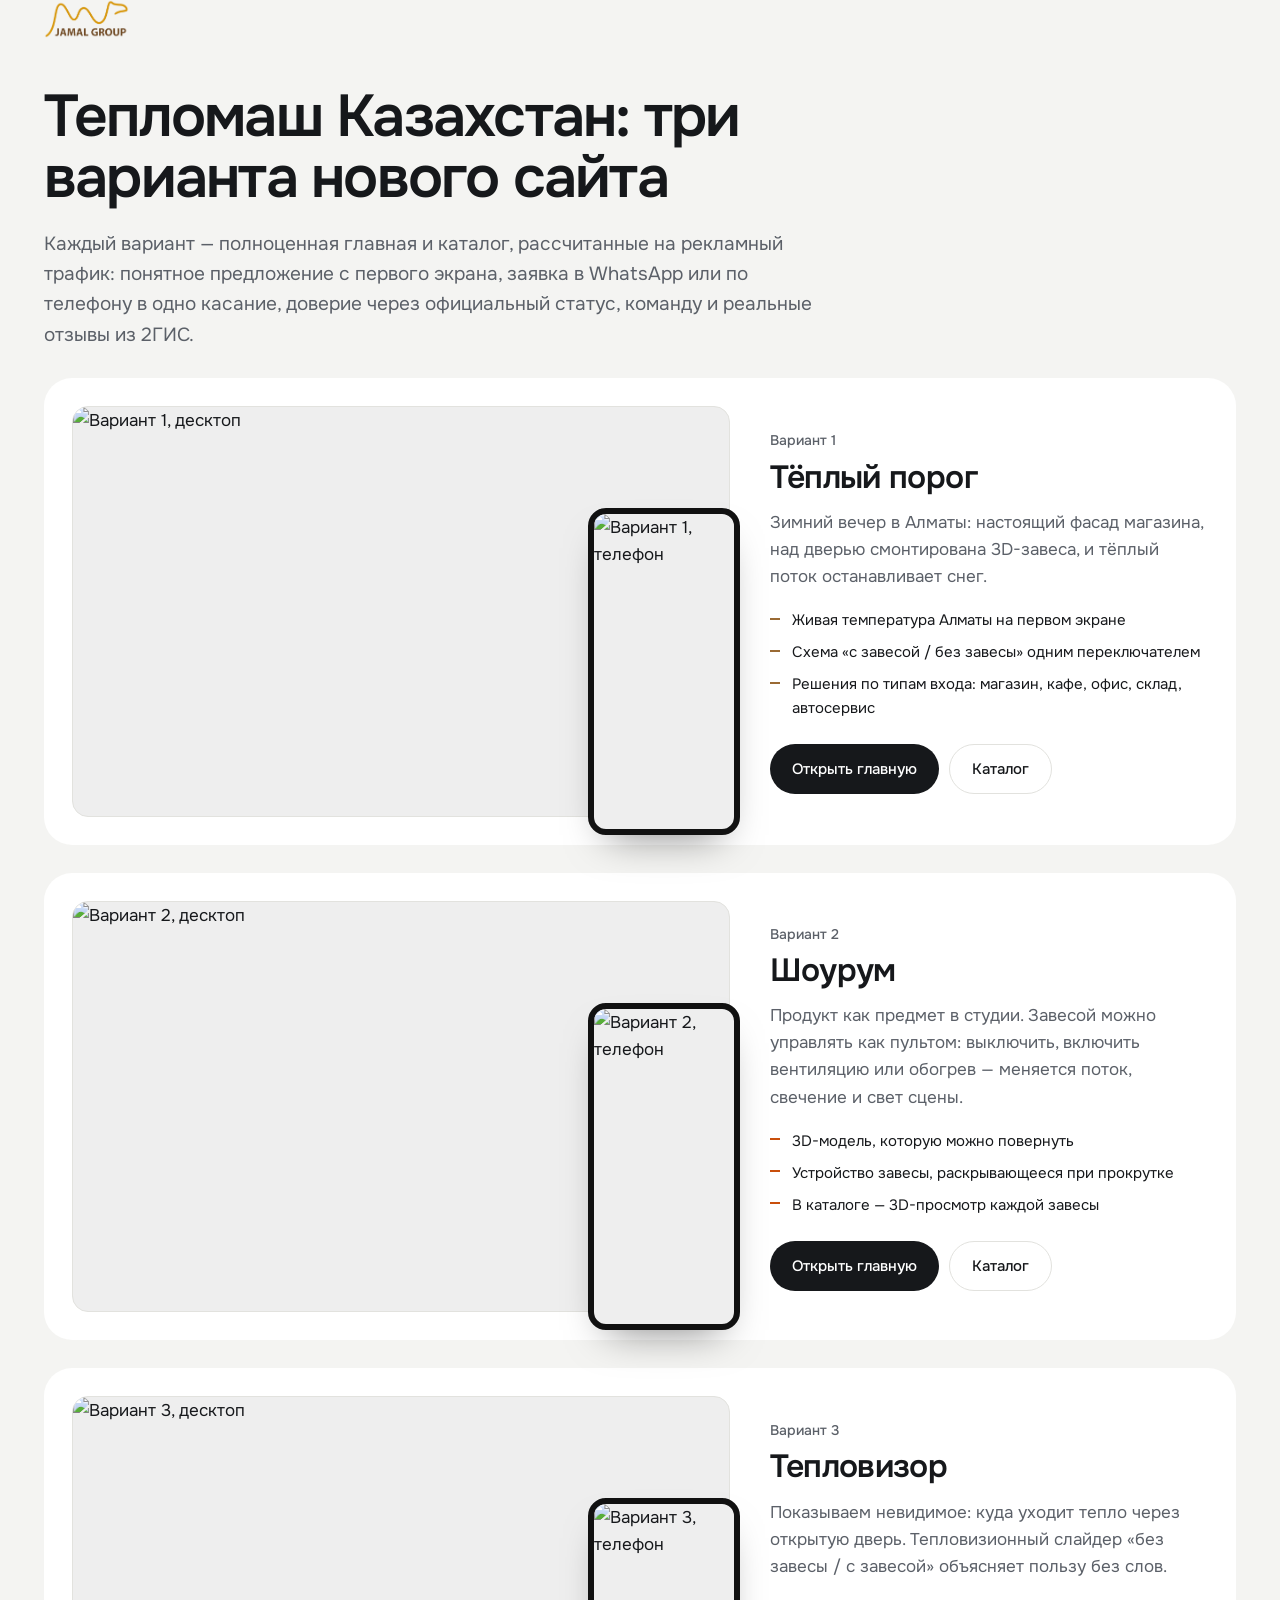
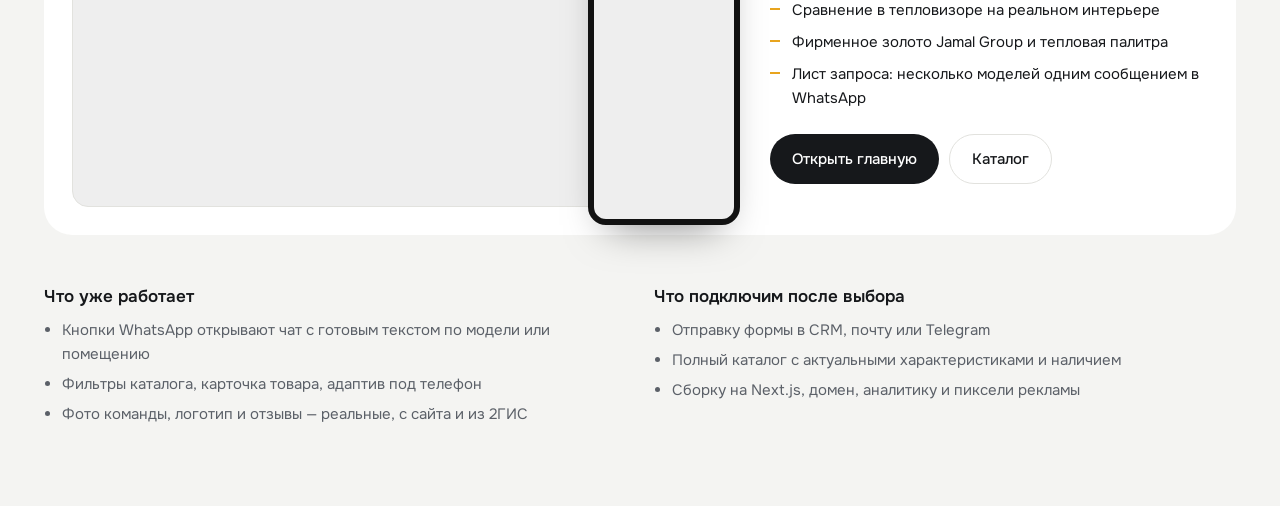
==== index.html @ 2f5dad5c "Три варианта главной и каталога Тепломаш Казахстан Co-Authored-By: Claude Opus 5.5 <noreply@anthropi" ====
<!doctype html>
<html lang="ru">
<head>
<meta charset="utf-8">
<meta name="viewport" content="width=device-width,initial-scale=1,viewport-fit=cover">
<title>Тепломаш Казахстан — три варианта сайта</title>
<meta name="robots" content="noindex">
<link rel="preconnect" href="https://fonts.googleapis.com"><link rel="preconnect" href="https://fonts.gstatic.com" crossorigin>
<link href="https://fonts.googleapis.com/css2?family=Onest:wght@400;500;600&display=swap" rel="stylesheet">
<style>
:root{--bg:#F4F4F2;--panel:#fff;--ink:#16181B;--ink-2:#5B6068;--line:#E2E2DE;--f:"Onest",system-ui,-apple-system,"Segoe UI",sans-serif}
*{box-sizing:border-box;margin:0;padding:0}
body{background:var(--bg);color:var(--ink);font:400 17px/1.6 var(--f);-webkit-font-smoothing:antialiased}
a{color:inherit;text-decoration:none}
.wrap{max-width:1240px;margin:0 auto;padding:0 max(24px,env(safe-area-inset-left))}
header{padding:72px 0 40px}
header img{height:38px;width:auto;margin-bottom:40px}
h1{font-size:clamp(36px,4.6vw,60px);line-height:1.04;letter-spacing:-.03em;font-weight:600;max-width:18ch;text-wrap:balance}
.lead{font-size:19px;color:var(--ink-2);max-width:60ch;margin-top:20px}
.v{display:grid;grid-template-columns:minmax(0,1.5fr) minmax(0,1fr);gap:40px;align-items:center;background:var(--panel);border-radius:28px;padding:28px;margin-top:28px}
.shots{position:relative}
.shots .d{width:100%;border-radius:16px;border:1px solid var(--line);display:block;aspect-ratio:16/10;object-fit:cover;object-position:top;background:#eee}
.shots .m{position:absolute;right:-10px;bottom:-18px;width:23%;border-radius:18px;border:6px solid #111;aspect-ratio:390/844;object-fit:cover;object-position:top;box-shadow:0 20px 40px -20px rgba(0,0,0,.5);background:#eee}
.v small{display:block;font-size:14px;color:var(--ink-2);font-weight:500;margin-bottom:8px}
.v h2{font-size:32px;line-height:1.1;letter-spacing:-.02em;font-weight:600}
.v p{color:var(--ink-2);margin-top:14px}
.v ul{list-style:none;margin-top:18px;display:grid;gap:8px;font-size:15px}
.v li{padding-left:22px;position:relative}
.v li::before{content:"";position:absolute;left:0;top:.62em;width:10px;height:2px;background:var(--acc)}
.acts{display:flex;gap:10px;flex-wrap:wrap;margin-top:24px}
.btn{display:inline-flex;align-items:center;height:50px;padding:0 22px;border-radius:999px;font-weight:500;font-size:15px;transition:transform .2s,background .2s}
.btn:active{transform:scale(.97)}
.b1{background:var(--ink);color:#fff}.b1:hover{background:#30343a}
.b2{border:1px solid var(--line)}.b2:hover{border-color:var(--ink)}
.note{margin:48px 0 80px;display:grid;grid-template-columns:1fr 1fr;gap:28px;color:var(--ink-2);font-size:15px}
.note h3{color:var(--ink);font-size:17px;font-weight:600;margin-bottom:8px}
.note ul{padding-left:18px;display:grid;gap:6px}
@media (max-width:860px){header{padding:40px 0 20px}.v{grid-template-columns:1fr;padding:16px;gap:28px}.v h2{font-size:26px}.note{grid-template-columns:1fr}.shots .m{right:-4px;width:26%}}
</style>
</head>
<body>
<header class="wrap">
  <img src="/img/logo.png" alt="Jamal Group">
  <h1>Тепломаш Казахстан: три варианта нового сайта</h1>
  <p class="lead">Каждый вариант — полноценная главная и каталог, рассчитанные на рекламный трафик: понятное предложение с первого экрана, заявка в WhatsApp или по телефону в одно касание, доверие через официальный статус, команду и реальные отзывы из 2ГИС.</p>
</header>
<main class="wrap">
  <section class="v" style="--acc:#9A6A34">
    <div class="shots"><img class="d" src="/img/preview/v1-d.jpg" alt="Вариант 1, десктоп"><img class="m" src="/img/preview/v1-m.jpg" alt="Вариант 1, телефон"></div>
    <div>
      <small>Вариант 1</small>
      <h2>Тёплый порог</h2>
      <p>Зимний вечер в Алматы: настоящий фасад магазина, над дверью смонтирована 3D-завеса, и тёплый поток останавливает снег.</p>
      <ul><li>Живая температура Алматы на первом экране</li><li>Схема «с завесой / без завесы» одним переключателем</li><li>Решения по типам входа: магазин, кафе, офис, склад, автосервис</li></ul>
      <div class="acts"><a class="btn b1" href="/v1/">Открыть главную</a><a class="btn b2" href="/v1/catalog.html">Каталог</a></div>
    </div>
  </section>
  <section class="v" style="--acc:#C94F0C">
    <div class="shots"><img class="d" src="/img/preview/v2-d.jpg" alt="Вариант 2, десктоп"><img class="m" src="/img/preview/v2-m.jpg" alt="Вариант 2, телефон"></div>
    <div>
      <small>Вариант 2</small>
      <h2>Шоурум</h2>
      <p>Продукт как предмет в студии. Завесой можно управлять как пультом: выключить, включить вентиляцию или обогрев — меняется поток, свечение и свет сцены.</p>
      <ul><li>3D-модель, которую можно повернуть</li><li>Устройство завесы, раскрывающееся при прокрутке</li><li>В каталоге — 3D-просмотр каждой завесы</li></ul>
      <div class="acts"><a class="btn b1" href="/v2/">Открыть главную</a><a class="btn b2" href="/v2/catalog.html">Каталог</a></div>
    </div>
  </section>
  <section class="v" style="--acc:#E8A41E">
    <div class="shots"><img class="d" src="/img/preview/v3-d.jpg" alt="Вариант 3, десктоп"><img class="m" src="/img/preview/v3-m.jpg" alt="Вариант 3, телефон"></div>
    <div>
      <small>Вариант 3</small>
      <h2>Тепловизор</h2>
      <p>Показываем невидимое: куда уходит тепло через открытую дверь. Тепловизионный слайдер «без завесы / с завесой» объясняет пользу без слов.</p>
      <ul><li>Сравнение в тепловизоре на реальном интерьере</li><li>Фирменное золото Jamal Group и тепловая палитра</li><li>Лист запроса: несколько моделей одним сообщением в WhatsApp</li></ul>
      <div class="acts"><a class="btn b1" href="/v3/">Открыть главную</a><a class="btn b2" href="/v3/catalog.html">Каталог</a></div>
    </div>
  </section>
  <div class="note">
    <div><h3>Что уже работает</h3><ul><li>Кнопки WhatsApp открывают чат с готовым текстом по модели или помещению</li><li>Фильтры каталога, карточка товара, адаптив под телефон</li><li>Фото команды, логотип и отзывы — реальные, с сайта и из 2ГИС</li></ul></div>
    <div><h3>Что подключим после выбора</h3><ul><li>Отправку формы в CRM, почту или Telegram</li><li>Полный каталог с актуальными характеристиками и наличием</li><li>Сборку на Next.js, домен, аналитику и пиксели рекламы</li></ul></div>
  </div>
</main>
</body>
</html>
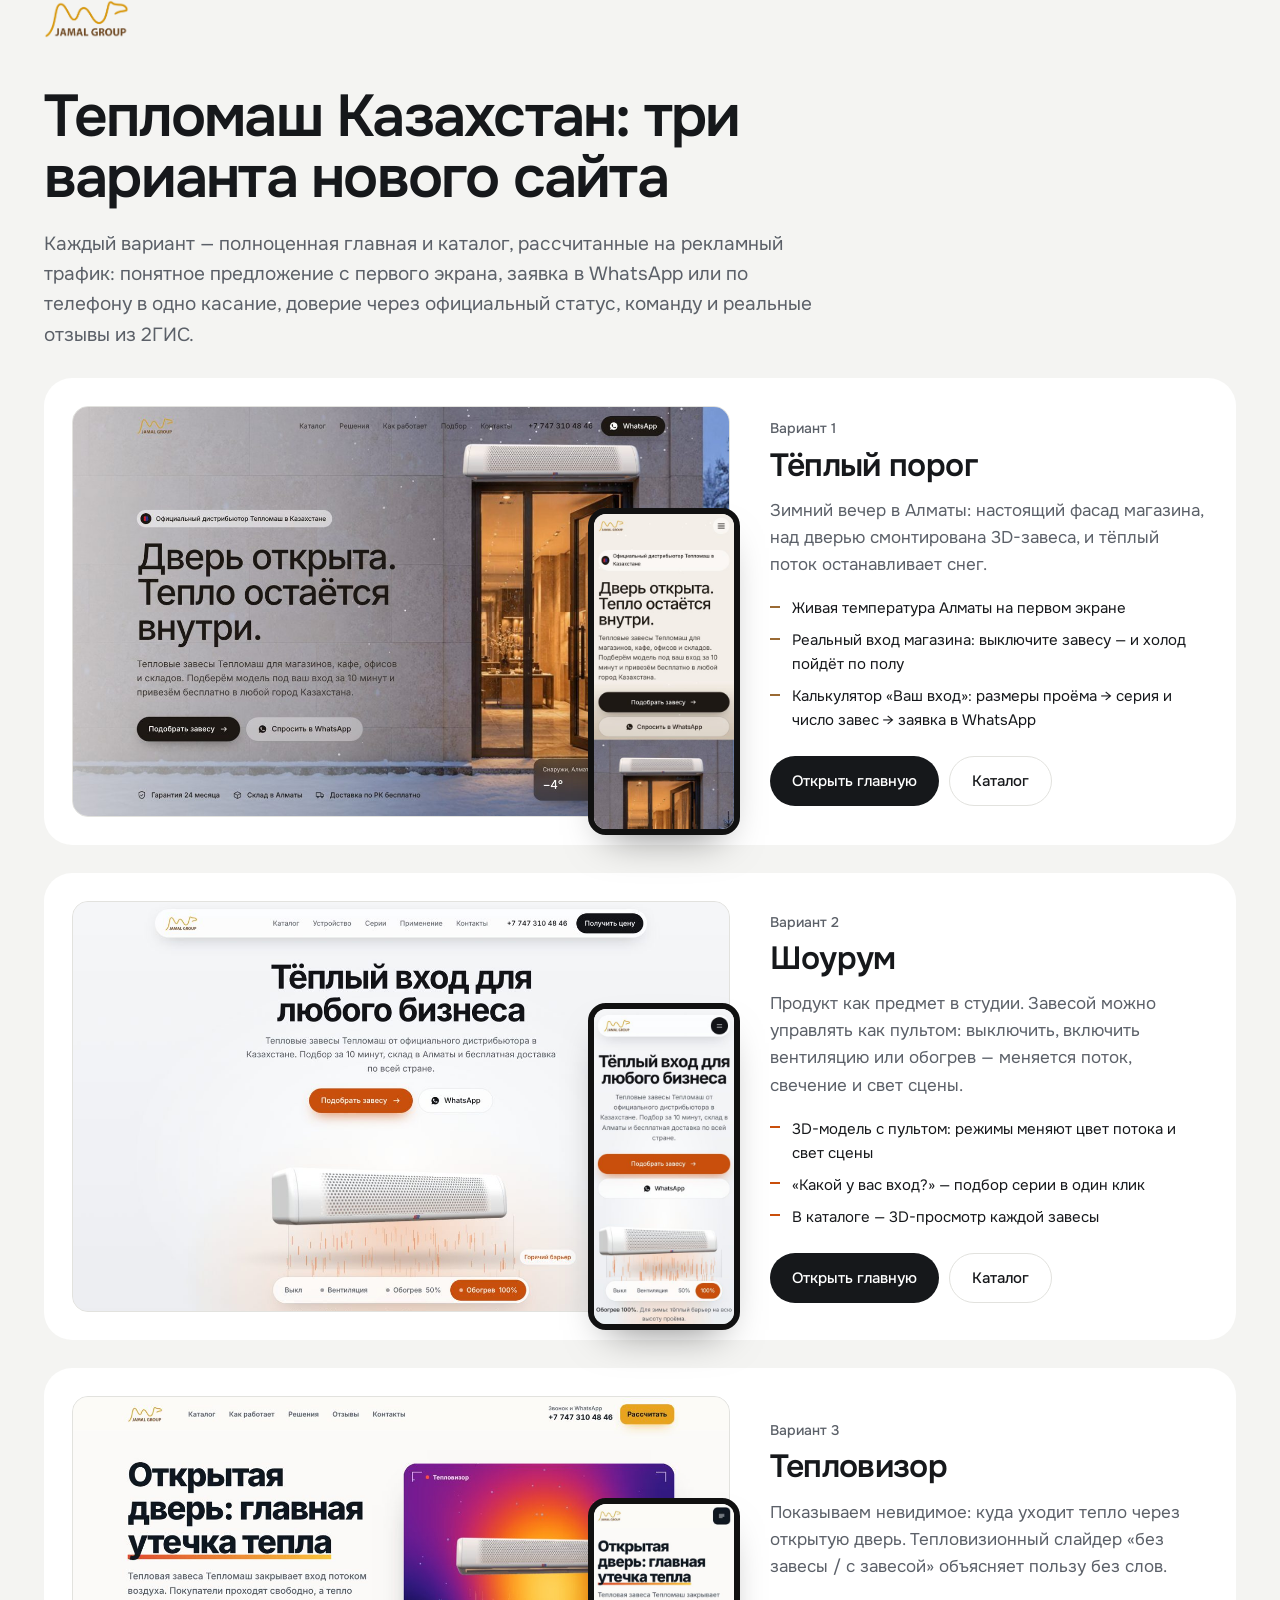
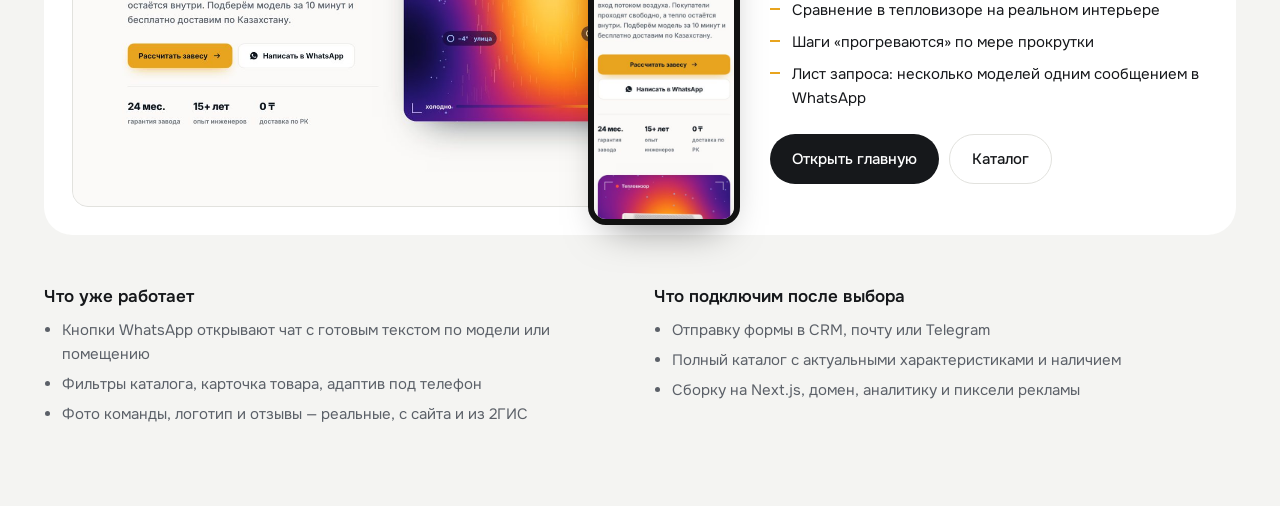
==== commit f466a39f: "Правки по независимому ревью: калькулятор входа (В1), подбор серии и вкладки устройства (В2), теплов" ====
--- a/index.html
+++ b/index.html
@@ -51,7 +51,7 @@
       <small>Вариант 1</small>
       <h2>Тёплый порог</h2>
       <p>Зимний вечер в Алматы: настоящий фасад магазина, над дверью смонтирована 3D-завеса, и тёплый поток останавливает снег.</p>
-      <ul><li>Живая температура Алматы на первом экране</li><li>Схема «с завесой / без завесы» одним переключателем</li><li>Решения по типам входа: магазин, кафе, офис, склад, автосервис</li></ul>
+      <ul><li>Живая температура Алматы на первом экране</li><li>Реальный вход магазина: выключите завесу — и холод пойдёт по полу</li><li>Калькулятор «Ваш вход»: размеры проёма → серия и число завес → заявка в WhatsApp</li></ul>
       <div class="acts"><a class="btn b1" href="/v1/">Открыть главную</a><a class="btn b2" href="/v1/catalog.html">Каталог</a></div>
     </div>
   </section>
@@ -61,7 +61,7 @@
       <small>Вариант 2</small>
       <h2>Шоурум</h2>
       <p>Продукт как предмет в студии. Завесой можно управлять как пультом: выключить, включить вентиляцию или обогрев — меняется поток, свечение и свет сцены.</p>
-      <ul><li>3D-модель, которую можно повернуть</li><li>Устройство завесы, раскрывающееся при прокрутке</li><li>В каталоге — 3D-просмотр каждой завесы</li></ul>
+      <ul><li>3D-модель с пультом: режимы меняют цвет потока и свет сцены</li><li>«Какой у вас вход?» — подбор серии в один клик</li><li>В каталоге — 3D-просмотр каждой завесы</li></ul>
       <div class="acts"><a class="btn b1" href="/v2/">Открыть главную</a><a class="btn b2" href="/v2/catalog.html">Каталог</a></div>
     </div>
   </section>
@@ -71,7 +71,7 @@
       <small>Вариант 3</small>
       <h2>Тепловизор</h2>
       <p>Показываем невидимое: куда уходит тепло через открытую дверь. Тепловизионный слайдер «без завесы / с завесой» объясняет пользу без слов.</p>
-      <ul><li>Сравнение в тепловизоре на реальном интерьере</li><li>Фирменное золото Jamal Group и тепловая палитра</li><li>Лист запроса: несколько моделей одним сообщением в WhatsApp</li></ul>
+      <ul><li>Сравнение в тепловизоре на реальном интерьере</li><li>Шаги «прогреваются» по мере прокрутки</li><li>Лист запроса: несколько моделей одним сообщением в WhatsApp</li></ul>
       <div class="acts"><a class="btn b1" href="/v3/">Открыть главную</a><a class="btn b2" href="/v3/catalog.html">Каталог</a></div>
     </div>
   </section>
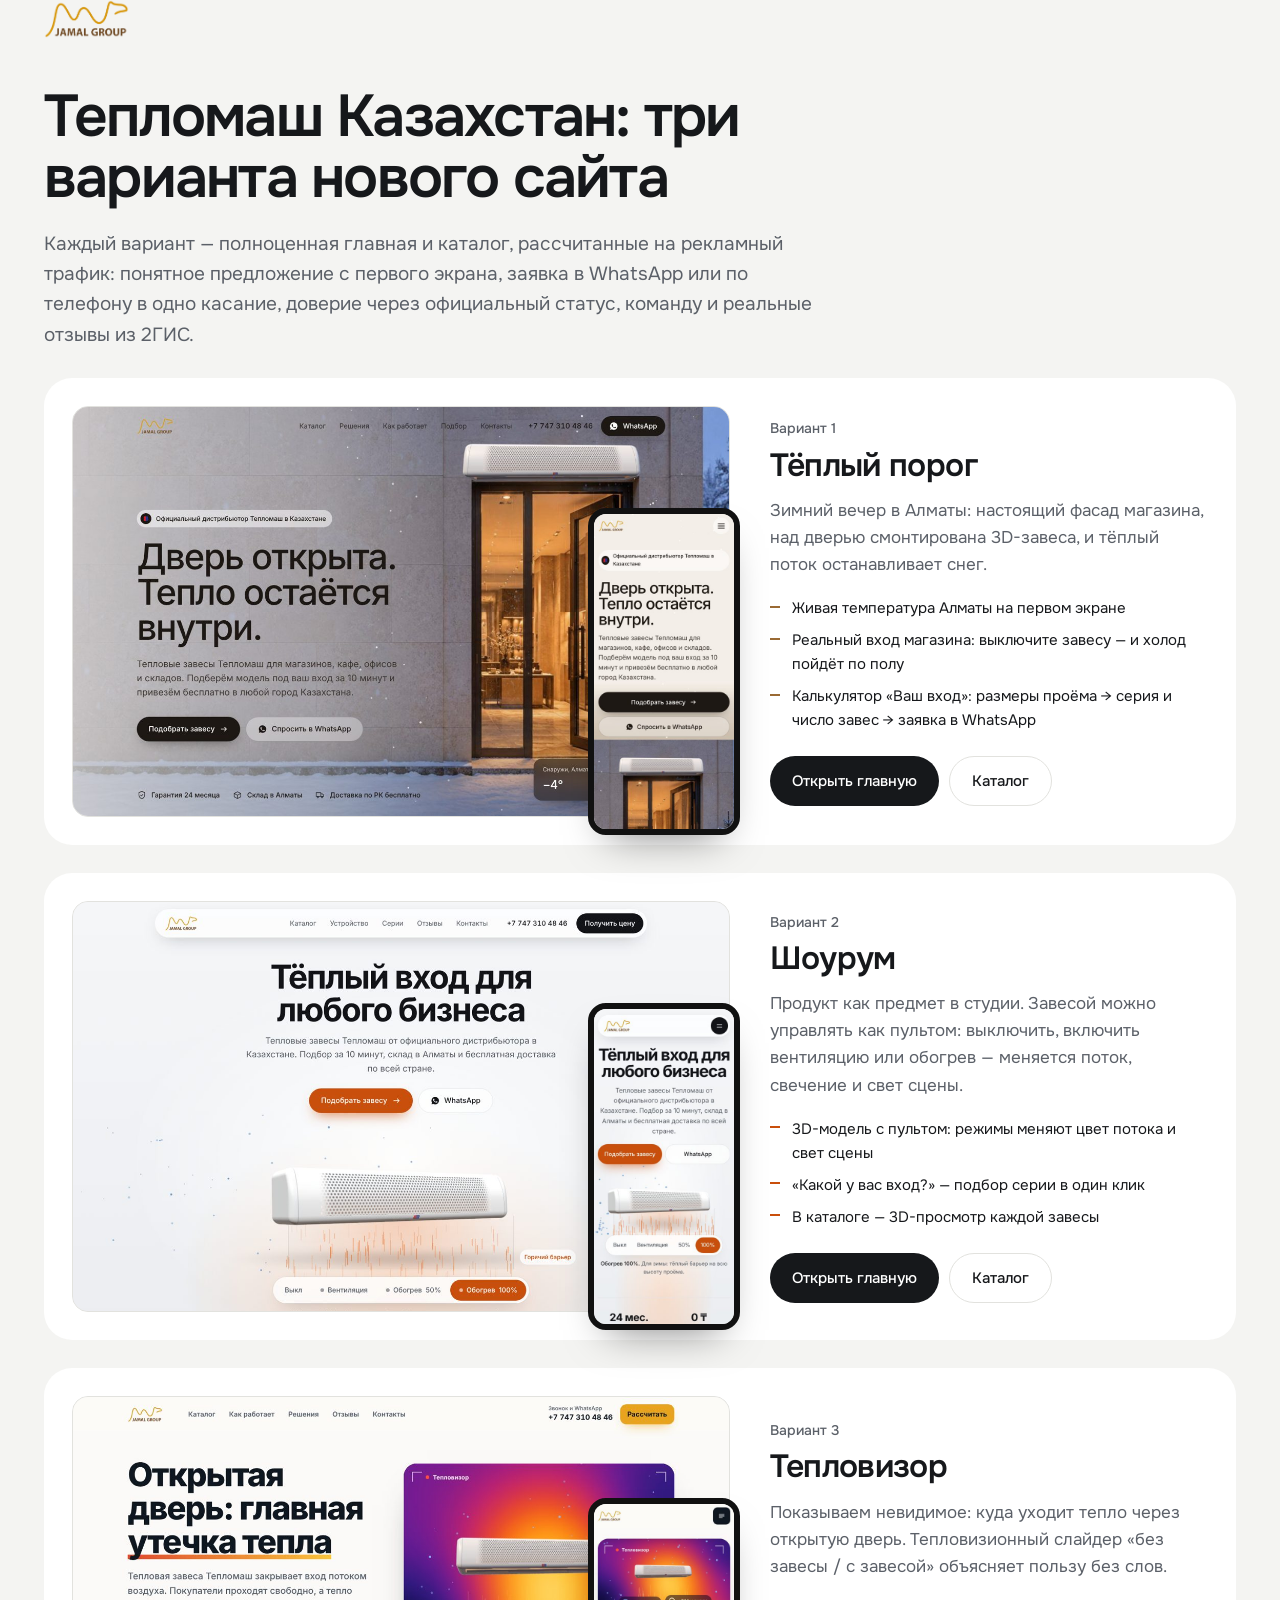
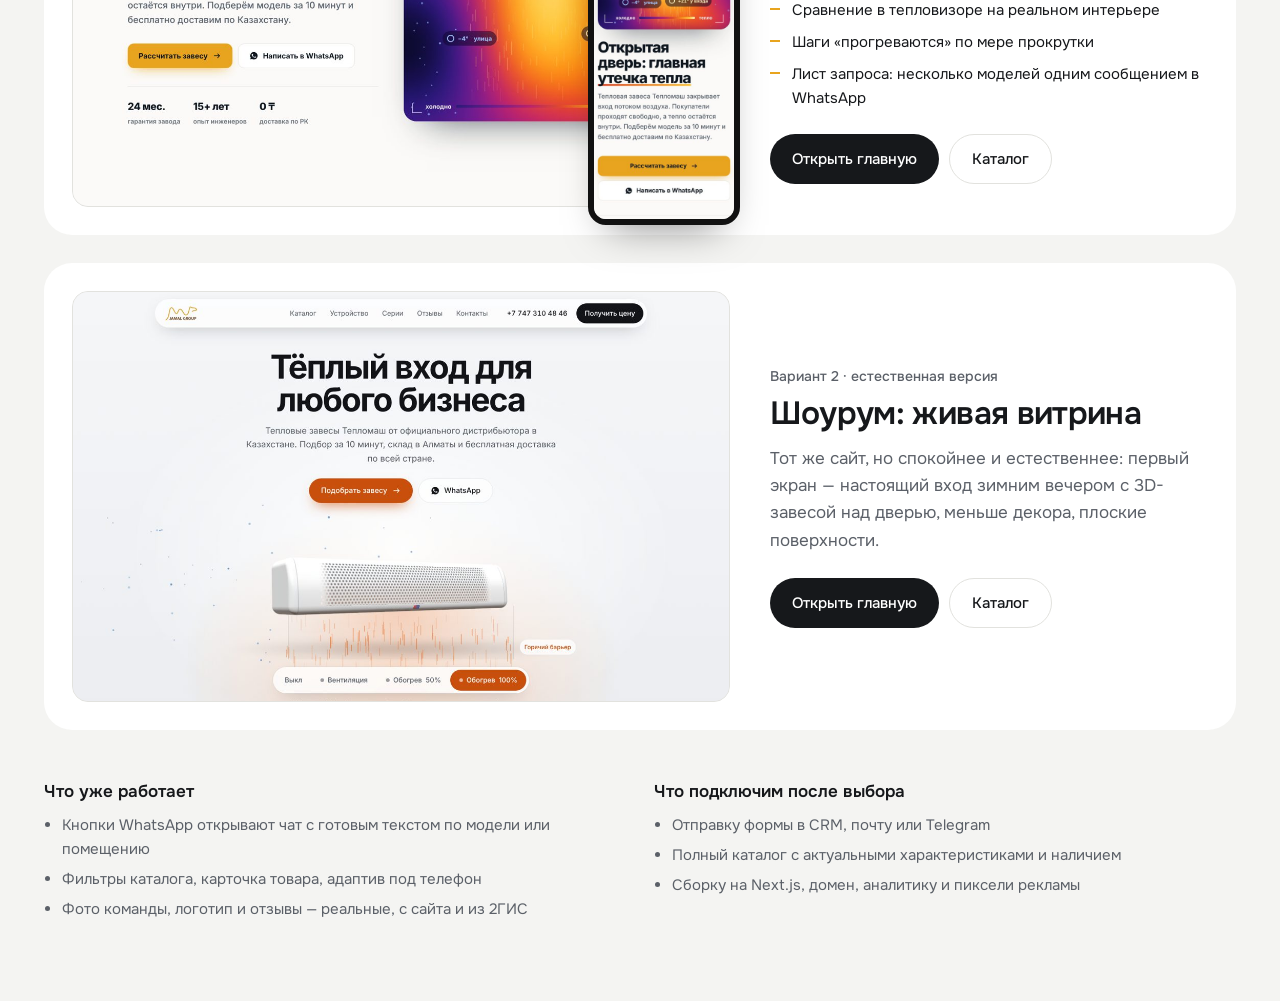
==== commit 297f000b: "В4: естественная версия В2 с первым экраном «живая витрина» Co-Authored-By: Claude Opus 5.5 <noreply" ====
--- a/index.html
+++ b/index.html
@@ -75,6 +75,15 @@
       <div class="acts"><a class="btn b1" href="/v3/">Открыть главную</a><a class="btn b2" href="/v3/catalog.html">Каталог</a></div>
     </div>
   </section>
+  <section class="v" style="--acc:#2B2118">
+    <div class="shots"><img class="d" src="/img/preview/v2-d.jpg" alt="Вариант 2, десктоп"></div>
+    <div>
+      <small>Вариант 2 · естественная версия</small>
+      <h2>Шоурум: живая витрина</h2>
+      <p>Тот же сайт, но спокойнее и естественнее: первый экран — настоящий вход зимним вечером с 3D-завесой над дверью, меньше декора, плоские поверхности.</p>
+      <div class="acts"><a class="btn b1" href="/v4/">Открыть главную</a><a class="btn b2" href="/v4/catalog.html">Каталог</a></div>
+    </div>
+  </section>
   <div class="note">
     <div><h3>Что уже работает</h3><ul><li>Кнопки WhatsApp открывают чат с готовым текстом по модели или помещению</li><li>Фильтры каталога, карточка товара, адаптив под телефон</li><li>Фото команды, логотип и отзывы — реальные, с сайта и из 2ГИС</li></ul></div>
     <div><h3>Что подключим после выбора</h3><ul><li>Отправку формы в CRM, почту или Telegram</li><li>Полный каталог с актуальными характеристиками и наличием</li><li>Сборку на Next.js, домен, аналитику и пиксели рекламы</li></ul></div>
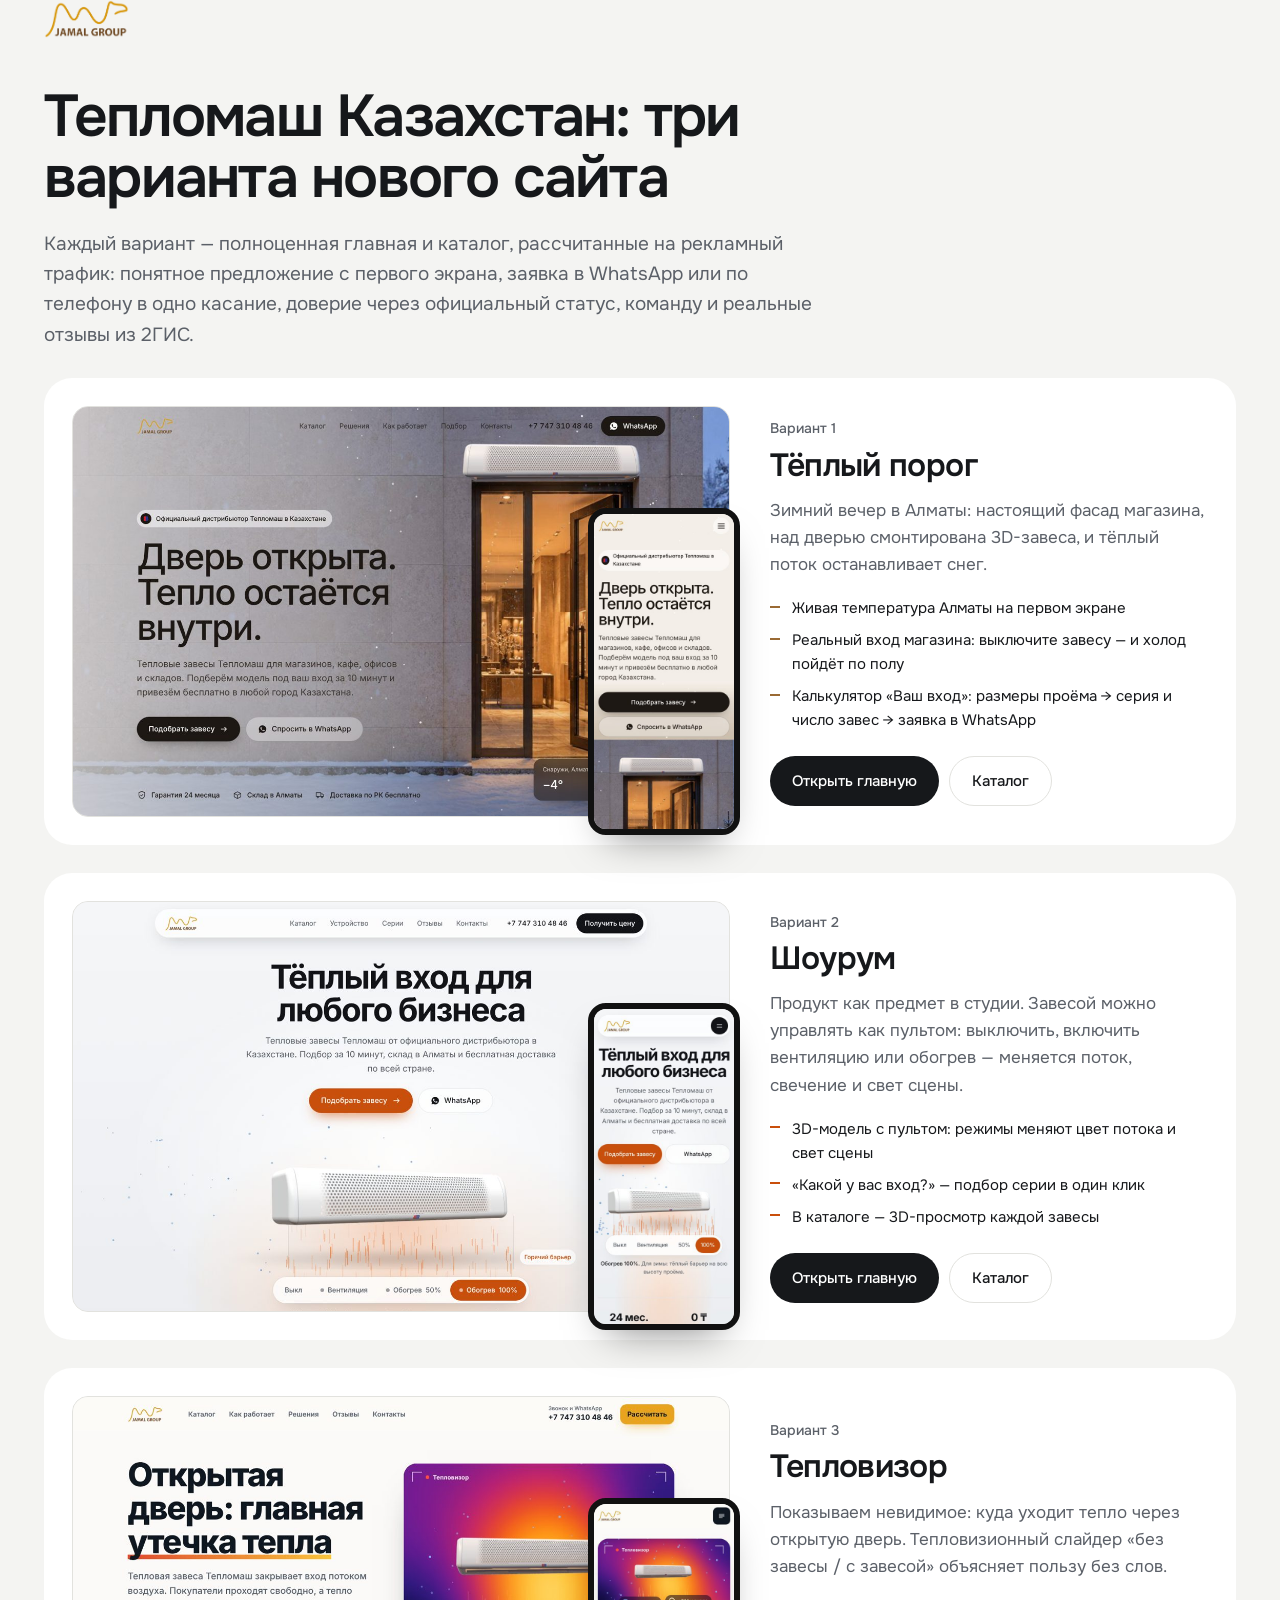
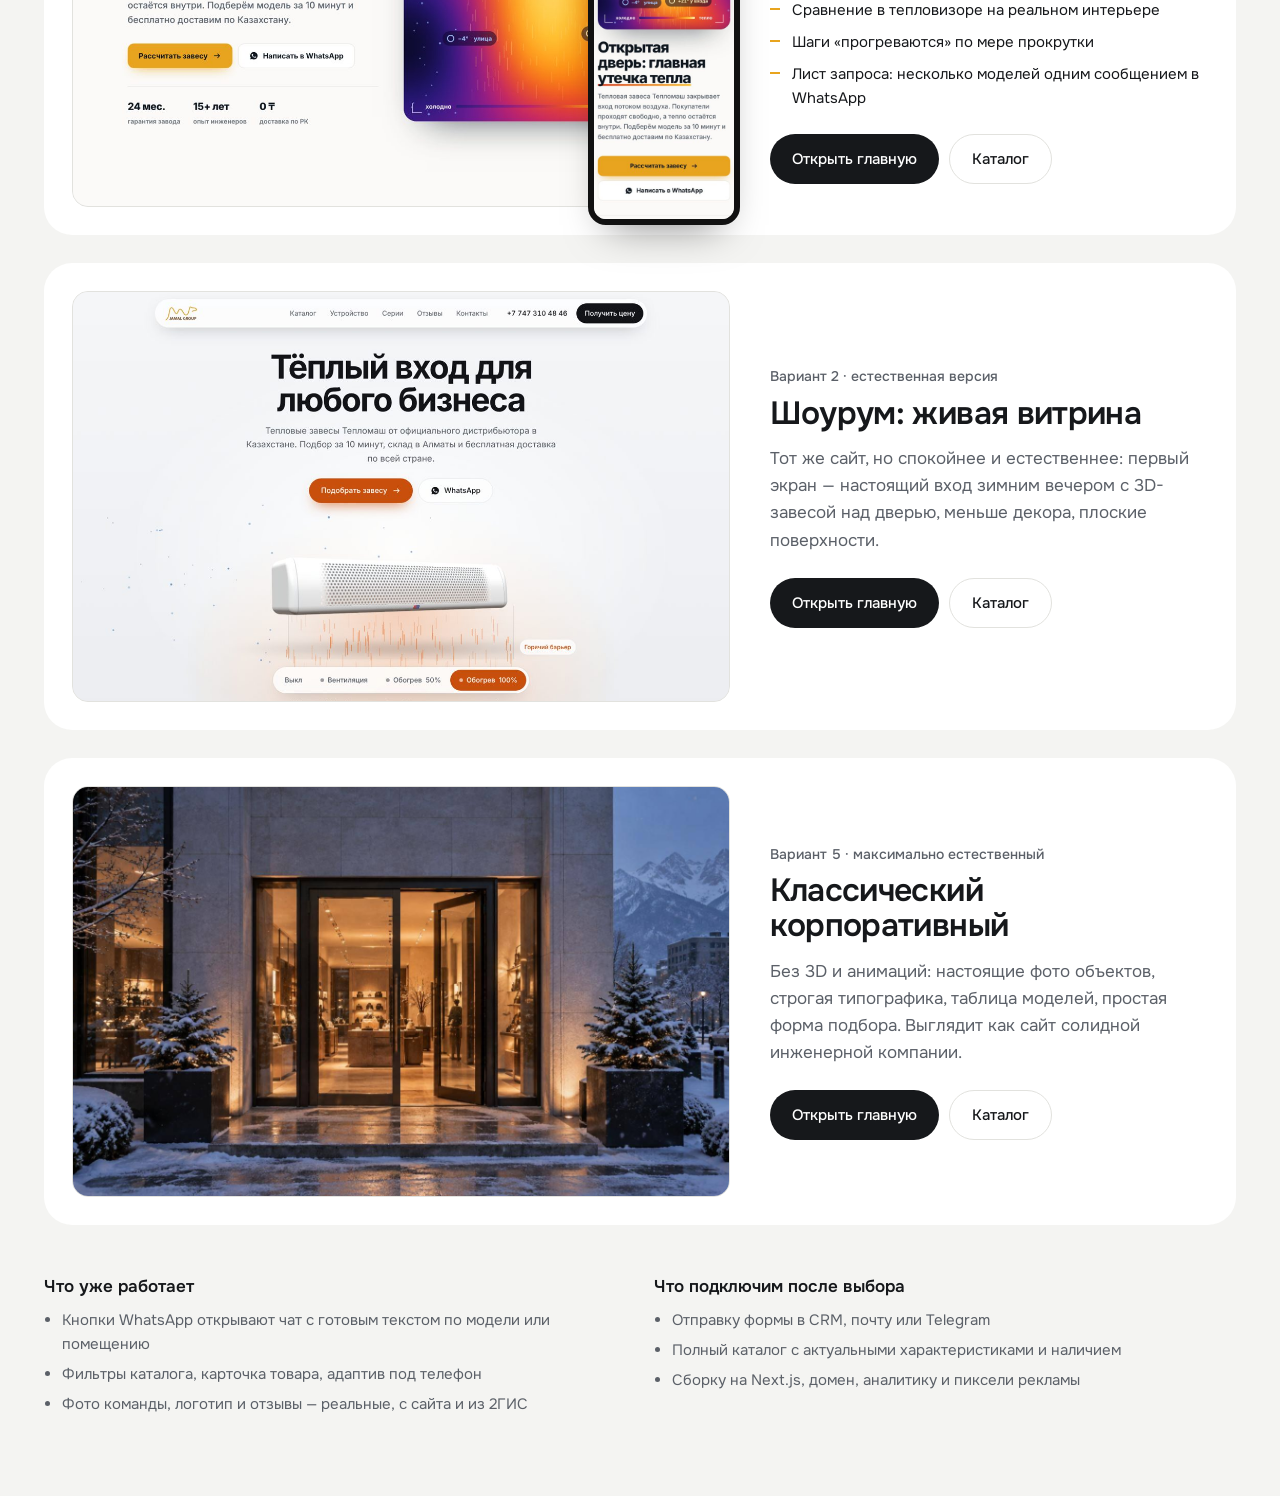
==== commit b2c95313: "В5: максимально естественная версия — фото, типографика, без 3D и декора Co-Authored-By: Claude Opus" ====
--- a/index.html
+++ b/index.html
@@ -84,6 +84,15 @@
       <div class="acts"><a class="btn b1" href="/v4/">Открыть главную</a><a class="btn b2" href="/v4/catalog.html">Каталог</a></div>
     </div>
   </section>
+  <section class="v" style="--acc:#9C6B1E">
+    <div class="shots"><img class="d" src="/img/shop-front.jpg" alt="Вариант 5"></div>
+    <div>
+      <small>Вариант 5 · максимально естественный</small>
+      <h2>Классический корпоративный</h2>
+      <p>Без 3D и анимаций: настоящие фото объектов, строгая типографика, таблица моделей, простая форма подбора. Выглядит как сайт солидной инженерной компании.</p>
+      <div class="acts"><a class="btn b1" href="/v5/">Открыть главную</a><a class="btn b2" href="/v5/catalog.html">Каталог</a></div>
+    </div>
+  </section>
   <div class="note">
     <div><h3>Что уже работает</h3><ul><li>Кнопки WhatsApp открывают чат с готовым текстом по модели или помещению</li><li>Фильтры каталога, карточка товара, адаптив под телефон</li><li>Фото команды, логотип и отзывы — реальные, с сайта и из 2ГИС</li></ul></div>
     <div><h3>Что подключим после выбора</h3><ul><li>Отправку формы в CRM, почту или Telegram</li><li>Полный каталог с актуальными характеристиками и наличием</li><li>Сборку на Next.js, домен, аналитику и пиксели рекламы</li></ul></div>
